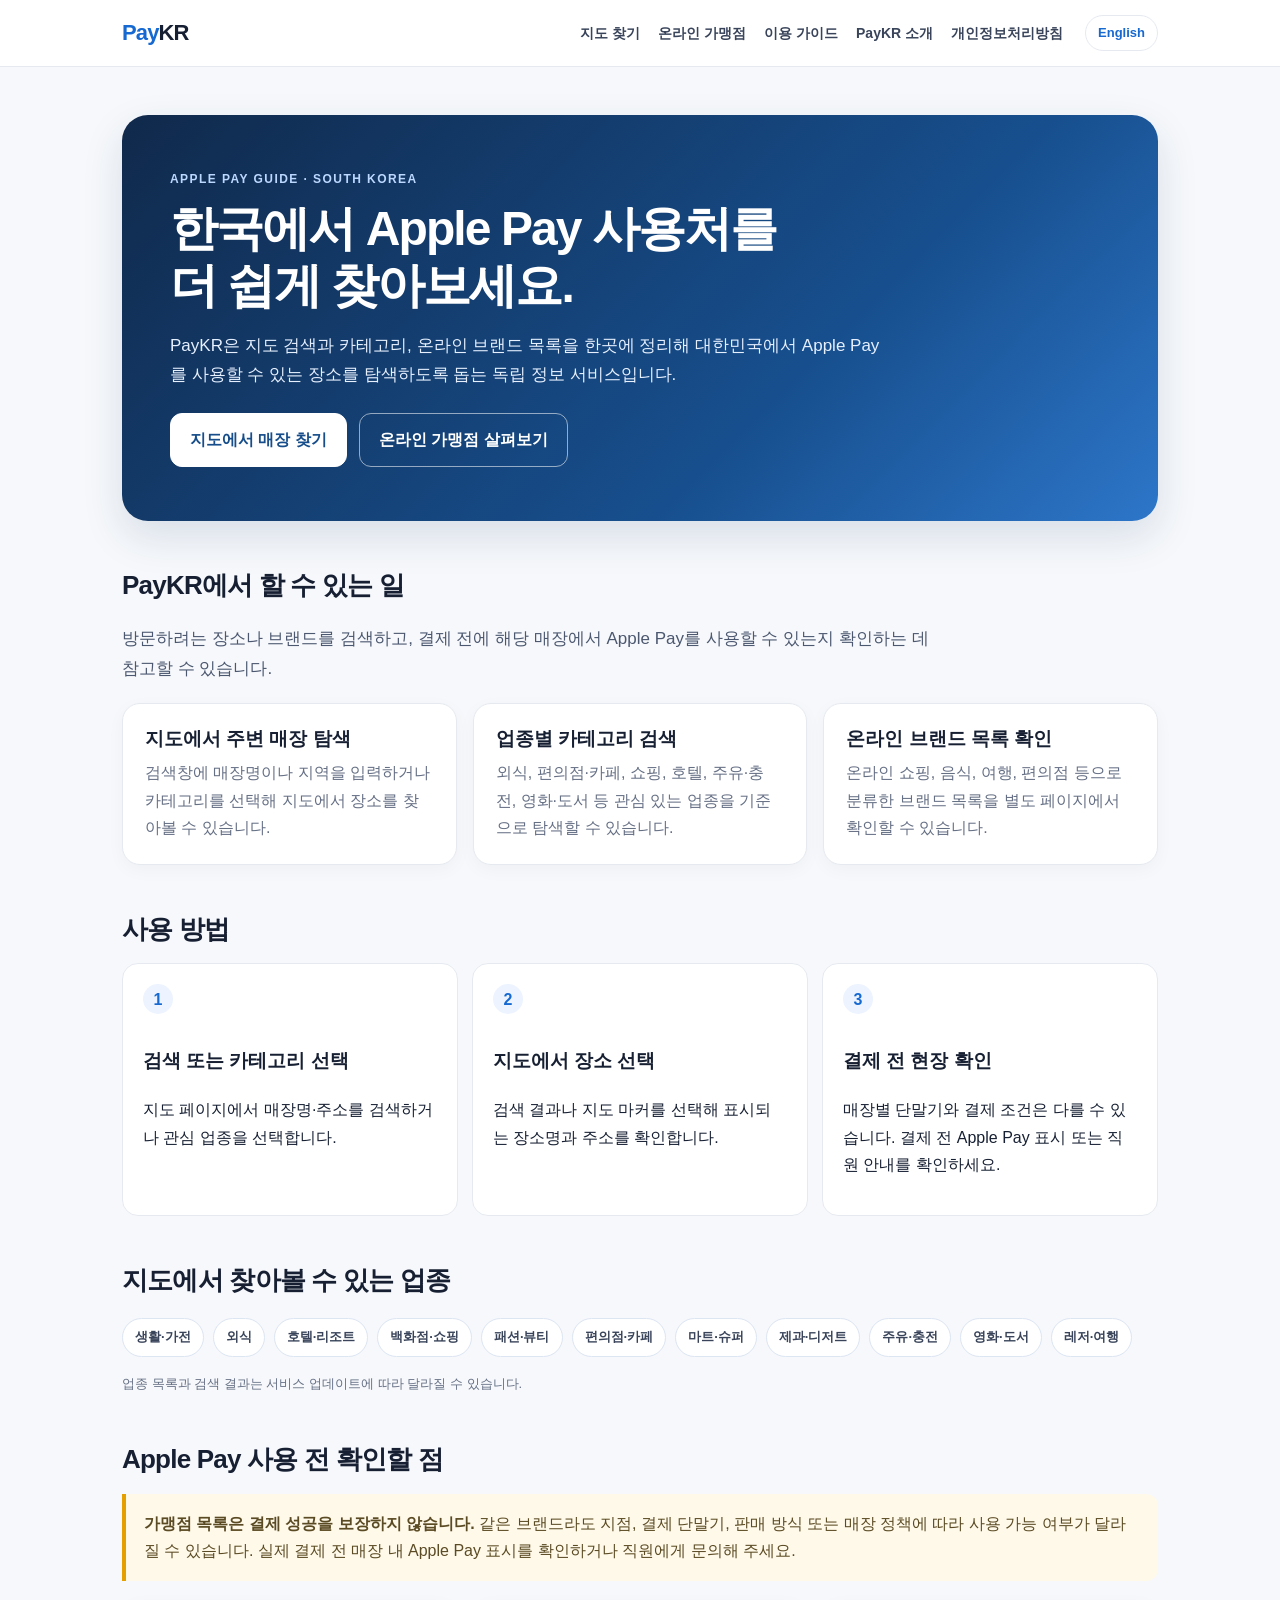
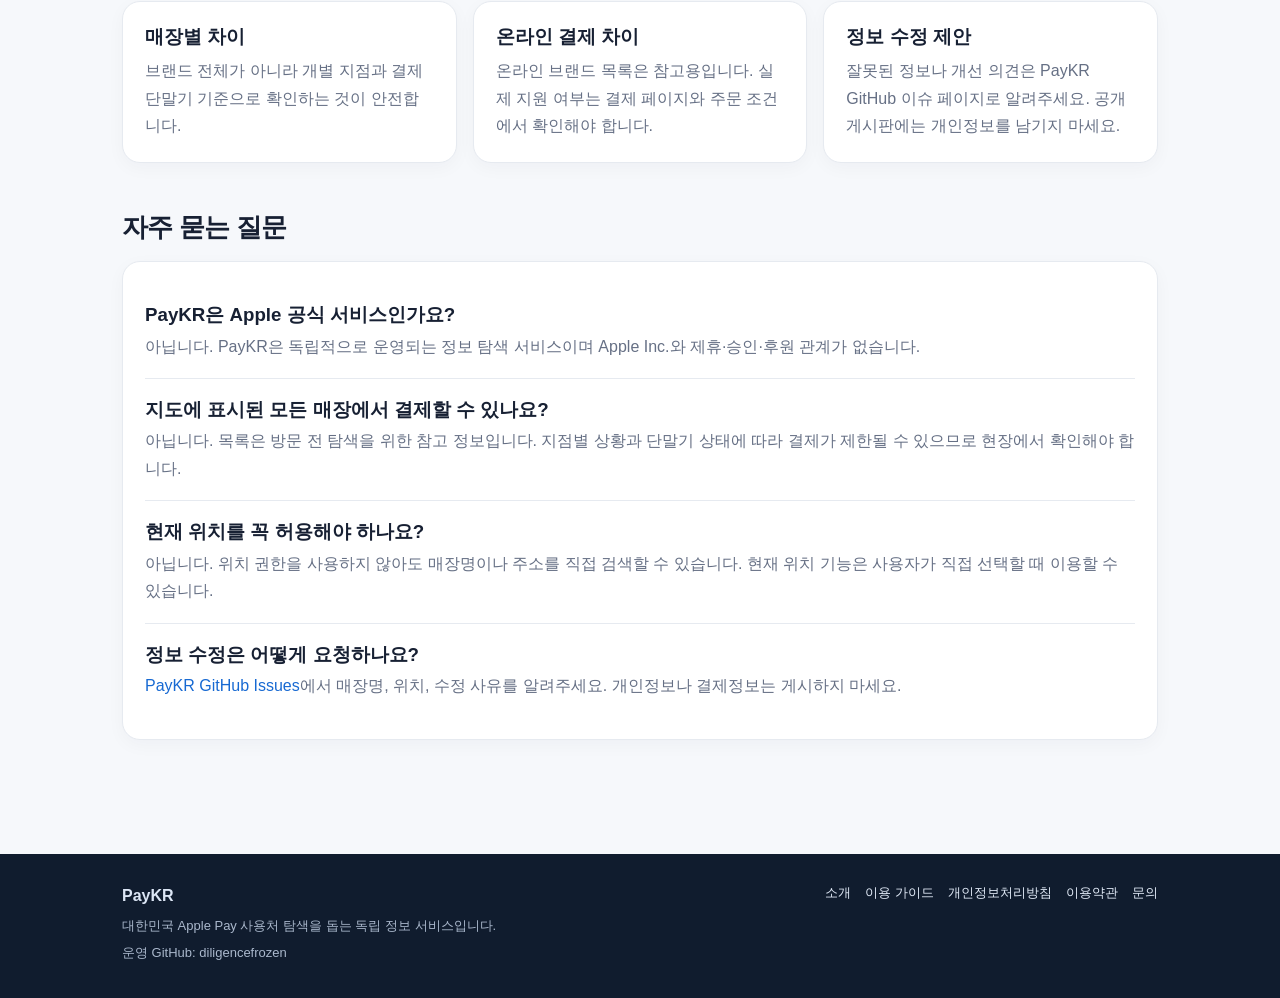
==== index.html @ 819c4767 "심사용" ====
<!doctype html>
<html lang="ko">
<head>
<meta charset="utf-8">
<meta name="viewport" content="width=device-width, initial-scale=1">
<meta name="description" content="PayKR은 대한민국에서 Apple Pay를 사용할 수 있는 매장과 온라인 서비스를 탐색하도록 돕는 독립 정보 서비스입니다. 지도와 카테고리, 온라인 브랜드 목록을 이용해 사용처를 찾아보세요.">
<meta name="author" content="diligencefrozen">
<meta name="robots" content="index,follow">
<title>PayKR | 대한민국 Apple Pay 사용처 찾기</title>
<link rel="canonical" href="https://diligencefrozen.github.io/">
<link rel="alternate" hreflang="ko" href="https://diligencefrozen.github.io/">
<link rel="alternate" hreflang="en" href="https://diligencefrozen.github.io/en/">
<link rel="alternate" hreflang="x-default" href="https://diligencefrozen.github.io/">
<link rel="stylesheet" href="/assets/style.css">
<script async src="https://pagead2.googlesyndication.com/pagead/js/adsbygoogle.js?client=ca-pub-3313505766731703"
     crossorigin="anonymous"></script>
</head><a class="skip" href="#main">본문으로 건너뛰기</a>
<header class="site-header"><nav class="nav" aria-label="주요 메뉴">
<a class="brand" href="/"><span>Pay</span>KR</a><div class="nav-links"><a href="/PayKR/">지도 찾기</a><a href="/PayKR/online.html">온라인 가맹점</a><a href="/guide.html">이용 가이드</a><a href="/about.html">PayKR 소개</a><a href="/privacy.html">개인정보처리방침</a></div><a class="lang" href="/en/" lang="en" hreflang="en">English</a>
</nav></header><main id="main">
<section class="hero">
<div class="eyebrow">APPLE PAY GUIDE · SOUTH KOREA</div>
<h1>한국에서 Apple Pay 사용처를<br>더 쉽게 찾아보세요.</h1>
<p>PayKR은 지도 검색과 카테고리, 온라인 브랜드 목록을 한곳에 정리해 대한민국에서 Apple Pay를 사용할 수 있는 장소를 탐색하도록 돕는 독립 정보 서비스입니다.</p>
<div class="actions"><a class="button primary" href="/PayKR/">지도에서 매장 찾기</a><a class="button ghost" href="/PayKR/online.html">온라인 가맹점 살펴보기</a></div>
</section>

<section class="section">
<h2>PayKR에서 할 수 있는 일</h2>
<p class="lead">방문하려는 장소나 브랜드를 검색하고, 결제 전에 해당 매장에서 Apple Pay를 사용할 수 있는지 확인하는 데 참고할 수 있습니다.</p>
<div class="grid">
<article class="card"><h3>지도에서 주변 매장 탐색</h3><p>검색창에 매장명이나 지역을 입력하거나 카테고리를 선택해 지도에서 장소를 찾아볼 수 있습니다.</p></article>
<article class="card"><h3>업종별 카테고리 검색</h3><p>외식, 편의점·카페, 쇼핑, 호텔, 주유·충전, 영화·도서 등 관심 있는 업종을 기준으로 탐색할 수 있습니다.</p></article>
<article class="card"><h3>온라인 브랜드 목록 확인</h3><p>온라인 쇼핑, 음식, 여행, 편의점 등으로 분류한 브랜드 목록을 별도 페이지에서 확인할 수 있습니다.</p></article>
</div>
</section>

<section class="section">
<h2>사용 방법</h2>
<div class="steps">
<div class="step"><h3>검색 또는 카테고리 선택</h3><p>지도 페이지에서 매장명·주소를 검색하거나 관심 업종을 선택합니다.</p></div>
<div class="step"><h3>지도에서 장소 선택</h3><p>검색 결과나 지도 마커를 선택해 표시되는 장소명과 주소를 확인합니다.</p></div>
<div class="step"><h3>결제 전 현장 확인</h3><p>매장별 단말기와 결제 조건은 다를 수 있습니다. 결제 전 Apple Pay 표시 또는 직원 안내를 확인하세요.</p></div>
</div>
</section>

<section class="section">
<h2>지도에서 찾아볼 수 있는 업종</h2>
<div class="pills"><span class="pill">생활·가전</span><span class="pill">외식</span><span class="pill">호텔·리조트</span><span class="pill">백화점·쇼핑</span><span class="pill">패션·뷰티</span><span class="pill">편의점·카페</span><span class="pill">마트·슈퍼</span><span class="pill">제과·디저트</span><span class="pill">주유·충전</span><span class="pill">영화·도서</span><span class="pill">레저·여행</span></div>
<p class="small">업종 목록과 검색 결과는 서비스 업데이트에 따라 달라질 수 있습니다.</p>
</section>

<section class="section">
<h2>Apple Pay 사용 전 확인할 점</h2>
<div class="note"><strong>가맹점 목록은 결제 성공을 보장하지 않습니다.</strong> 같은 브랜드라도 지점, 결제 단말기, 판매 방식 또는 매장 정책에 따라 사용 가능 여부가 달라질 수 있습니다. 실제 결제 전 매장 내 Apple Pay 표시를 확인하거나 직원에게 문의해 주세요.</div>
<div class="grid">
<article class="card"><h3>매장별 차이</h3><p>브랜드 전체가 아니라 개별 지점과 결제 단말기 기준으로 확인하는 것이 안전합니다.</p></article>
<article class="card"><h3>온라인 결제 차이</h3><p>온라인 브랜드 목록은 참고용입니다. 실제 지원 여부는 결제 페이지와 주문 조건에서 확인해야 합니다.</p></article>
<article class="card"><h3>정보 수정 제안</h3><p>잘못된 정보나 개선 의견은 PayKR GitHub 이슈 페이지로 알려주세요. 공개 게시판에는 개인정보를 남기지 마세요.</p></article>
</div>
</section>

<section class="section">
<h2>자주 묻는 질문</h2>
<div class="card">
<div class="faq"><h3>PayKR은 Apple 공식 서비스인가요?</h3><p>아닙니다. PayKR은 독립적으로 운영되는 정보 탐색 서비스이며 Apple Inc.와 제휴·승인·후원 관계가 없습니다.</p></div>
<div class="faq"><h3>지도에 표시된 모든 매장에서 결제할 수 있나요?</h3><p>아닙니다. 목록은 방문 전 탐색을 위한 참고 정보입니다. 지점별 상황과 단말기 상태에 따라 결제가 제한될 수 있으므로 현장에서 확인해야 합니다.</p></div>
<div class="faq"><h3>현재 위치를 꼭 허용해야 하나요?</h3><p>아닙니다. 위치 권한을 사용하지 않아도 매장명이나 주소를 직접 검색할 수 있습니다. 현재 위치 기능은 사용자가 직접 선택할 때 이용할 수 있습니다.</p></div>
<div class="faq"><h3>정보 수정은 어떻게 요청하나요?</h3><p><a href="https://github.com/diligencefrozen/PayKR/issues">PayKR GitHub Issues</a>에서 매장명, 위치, 수정 사유를 알려주세요. 개인정보나 결제정보는 게시하지 마세요.</p></div>
</div>
</section>
</main><footer class="site-footer"><div class="footer-inner">
<div><strong>PayKR</strong><p>대한민국 Apple Pay 사용처 탐색을 돕는 독립 정보 서비스입니다.</p><p>운영 GitHub: diligencefrozen</p></div>
<div class="footer-links"><a href="/about.html">소개</a><a href="/guide.html">이용 가이드</a><a href="/privacy.html">개인정보처리방침</a><a href="/terms.html">이용약관</a><a href="/contact.html">문의</a></div>
</div></footer>
</body>
</html>
---- assets/style.css ----
:root{--ink:#172033;--muted:#667085;--line:#e6eaf0;--blue:#1769d2;--blue-dark:#0e4f9f;--bg:#f6f8fb;--card:#fff;--soft:#edf4ff;--max:1080px}
*{box-sizing:border-box}
html{scroll-behavior:smooth}
body{margin:0;background:var(--bg);color:var(--ink);font-family:Inter,-apple-system,BlinkMacSystemFont,"Segoe UI",Roboto,"Noto Sans KR",Arial,sans-serif;line-height:1.72}
a{color:var(--blue);text-decoration:none}
a:hover{text-decoration:underline}
.skip{position:absolute;left:-9999px;top:8px;background:#fff;padding:10px;z-index:20}
.skip:focus{left:8px}
.site-header{background:#fff;border-bottom:1px solid var(--line);position:sticky;top:0;z-index:10}
.nav{max-width:var(--max);margin:auto;padding:14px 22px;display:flex;align-items:center;gap:22px;flex-wrap:wrap}
.brand{font-weight:800;font-size:22px;letter-spacing:-.04em;color:var(--ink);margin-right:auto}
.brand span{color:var(--blue)}
.nav-links{display:flex;align-items:center;gap:18px;flex-wrap:wrap;font-size:14px;font-weight:600}
.nav-links a{color:#39445a}
.lang{border:1px solid var(--line);border-radius:999px;padding:6px 12px;font-size:13px;font-weight:700;background:#fff}
main{max-width:var(--max);margin:0 auto;padding:34px 22px 72px}
.hero{background:linear-gradient(135deg,#10294b,#174f8e 65%,#2d76c9);color:white;border-radius:26px;padding:54px 48px;margin:14px 0 30px;box-shadow:0 16px 40px rgba(22,61,112,.13)}
.eyebrow{font-size:12px;font-weight:800;letter-spacing:.12em;text-transform:uppercase;color:#bcd8ff}
.hero h1{font-size:clamp(30px,5vw,48px);line-height:1.18;letter-spacing:-.04em;margin:12px 0 16px;max-width:760px}
.hero p{font-size:17px;color:#e6f0ff;max-width:720px;margin:0 0 24px}
.actions{display:flex;gap:12px;flex-wrap:wrap}
.button{display:inline-flex;align-items:center;justify-content:center;padding:12px 19px;border-radius:12px;font-weight:750;background:#fff;color:#164d8a;border:1px solid #fff}
.button.primary{background:#fff;color:#164d8a}
.button.ghost{background:transparent;color:#fff;border-color:rgba(255,255,255,.55)}
.button:hover{text-decoration:none;transform:translateY(-1px)}
.grid{display:grid;grid-template-columns:repeat(3,minmax(0,1fr));gap:16px;margin:20px 0 30px}
.card{background:var(--card);border:1px solid var(--line);border-radius:18px;padding:22px;box-shadow:0 5px 18px rgba(25,42,70,.035)}
.card h2,.card h3{margin:0 0 8px;line-height:1.35}
.card p{margin:0;color:var(--muted)}
.section{margin:42px 0}
.section h2{font-size:26px;letter-spacing:-.03em;margin:0 0 12px}
.lead{font-size:17px;color:#4c5870;max-width:820px}
.steps{counter-reset:step;display:grid;grid-template-columns:repeat(3,minmax(0,1fr));gap:14px}
.step{background:#fff;border:1px solid var(--line);border-radius:16px;padding:20px}
.step:before{counter-increment:step;content:counter(step);display:inline-grid;place-items:center;width:30px;height:30px;border-radius:50%;background:var(--soft);color:var(--blue);font-weight:800;margin-bottom:12px}
.pills{display:flex;gap:9px;flex-wrap:wrap;margin:16px 0}
.pill{border:1px solid #dce5f2;background:#fff;border-radius:999px;padding:7px 12px;font-size:13px;font-weight:650;color:#39445a}
.note{border-left:4px solid #e5a000;background:#fff9e9;padding:16px 18px;border-radius:0 12px 12px 0;color:#5b4b24}
.prose{background:#fff;border:1px solid var(--line);border-radius:18px;padding:30px;max-width:900px}
.prose h1{font-size:34px;line-height:1.25;margin:0 0 8px;letter-spacing:-.03em}
.prose h2{font-size:21px;margin:30px 0 8px}
.prose h3{font-size:17px;margin:22px 0 6px}
.prose p,.prose li{color:#465268}
.prose ul,.prose ol{padding-left:22px}
.meta{color:var(--muted);font-size:13px;margin-bottom:24px}
.faq{padding:18px 0;border-bottom:1px solid var(--line)}
.faq:last-child{border-bottom:0}
.faq h3{margin:0 0 5px}
.site-footer{background:#101c2e;color:#dce6f5}
.footer-inner{max-width:var(--max);margin:auto;padding:28px 22px;display:flex;justify-content:space-between;gap:24px;flex-wrap:wrap}
.footer-inner p{margin:5px 0;color:#aab8cc;font-size:13px}
.footer-links{display:flex;gap:14px;flex-wrap:wrap;font-size:13px}
.footer-links a{color:#e1eaf7}
.small{font-size:13px;color:var(--muted)}
@media(max-width:760px){.nav{gap:12px}.nav-links{order:3;width:100%;gap:13px}.hero{padding:34px 24px;border-radius:20px}.grid,.steps{grid-template-columns:1fr}main{padding:22px 15px 54px}.prose{padding:22px 18px}.prose h1{font-size:29px}}
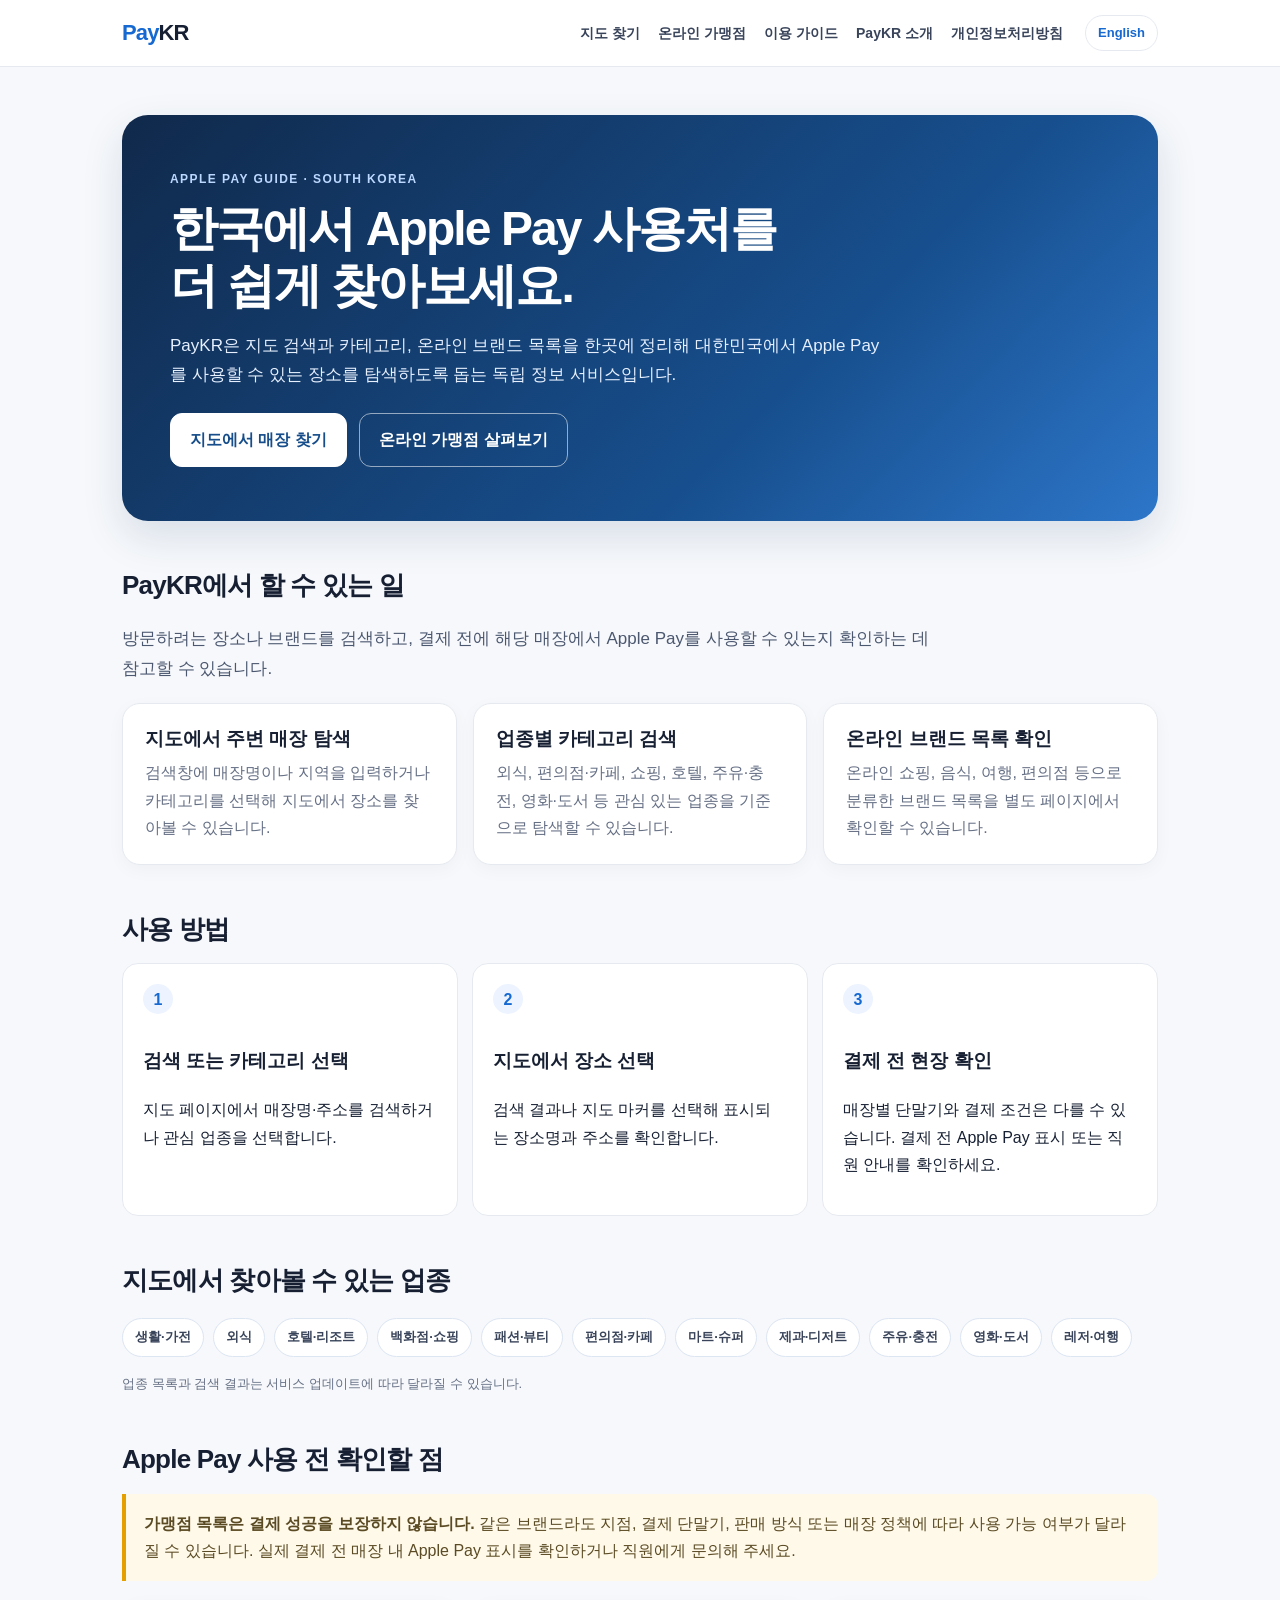
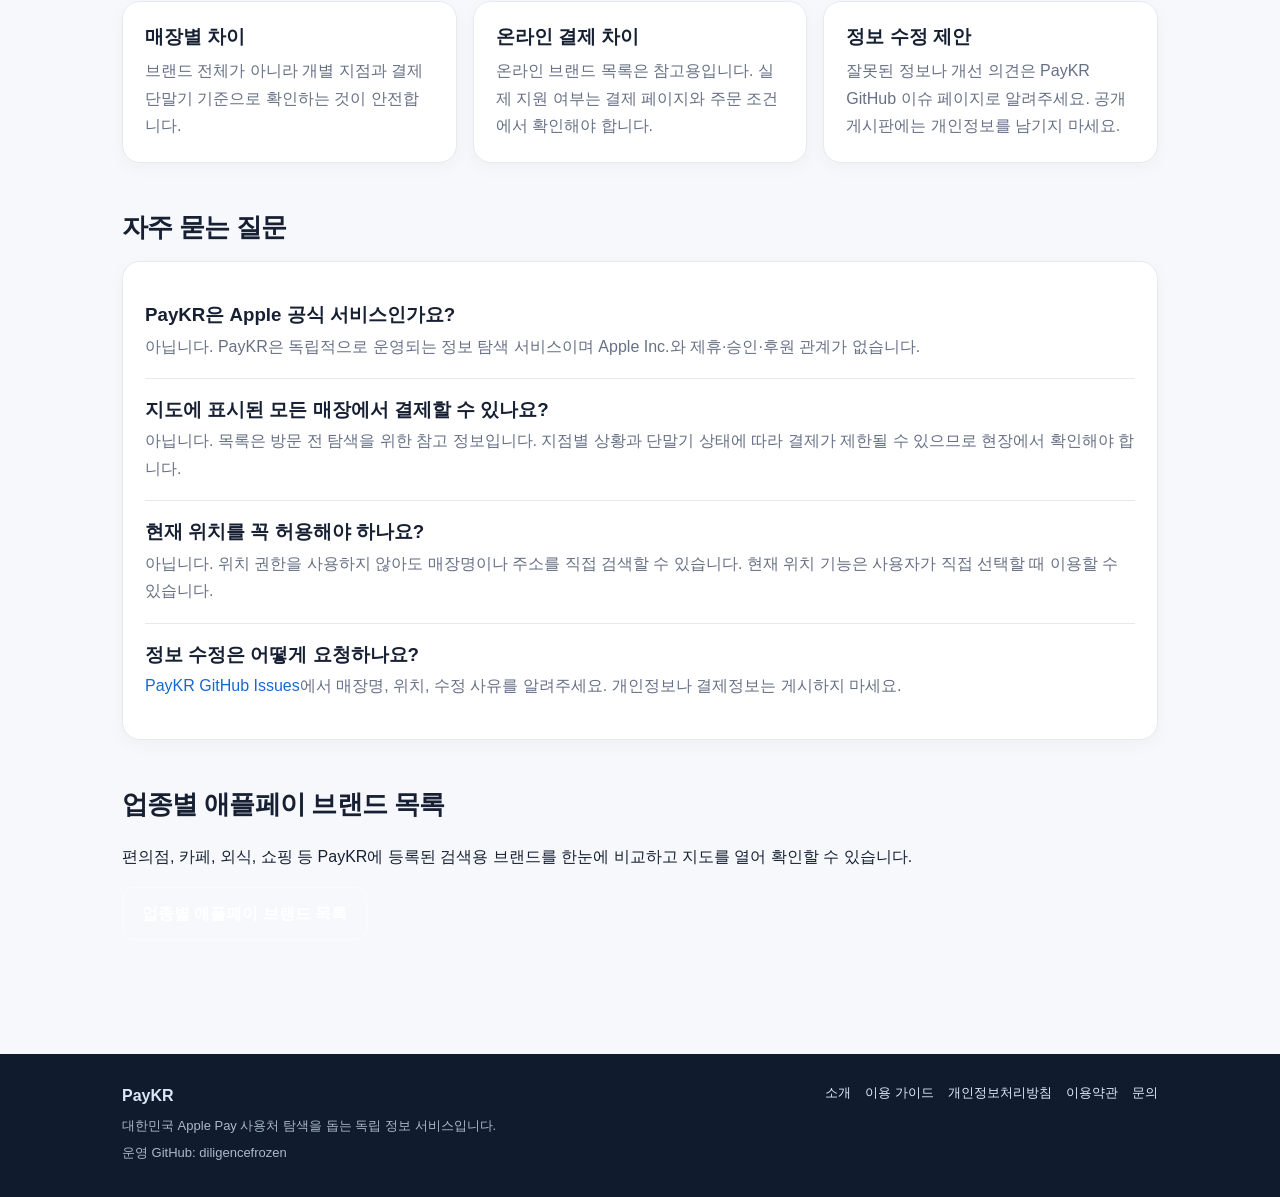
==== commit b1999b8e: "feat: Improve root site SEO and PayKR integration - Optimize Korean and English homepage SEO metadat" ====
--- a/index.html
+++ b/index.html
@@ -3,10 +3,10 @@
 <head>
 <meta charset="utf-8">
 <meta name="viewport" content="width=device-width, initial-scale=1">
-<meta name="description" content="PayKR은 대한민국에서 Apple Pay를 사용할 수 있는 매장과 온라인 서비스를 탐색하도록 돕는 독립 정보 서비스입니다. 지도와 카테고리, 온라인 브랜드 목록을 이용해 사용처를 찾아보세요.">
+<meta name="description" content="한국 애플페이(Apple Pay) 사용처를 찾아보세요. PayKR 지도, 업종별 브랜드 목록, 온라인 사용처 및 이용 가이드로 결제 전 정보를 확인할 수 있습니다.">
 <meta name="author" content="diligencefrozen">
 <meta name="robots" content="index,follow">
-<title>PayKR | 대한민국 Apple Pay 사용처 찾기</title>
+<title>PayKR | 한국 애플페이 사용처·가맹점 찾기</title>
 <link rel="canonical" href="https://diligencefrozen.github.io/">
 <link rel="alternate" hreflang="ko" href="https://diligencefrozen.github.io/">
 <link rel="alternate" hreflang="en" href="https://diligencefrozen.github.io/en/">
@@ -14,17 +14,18 @@
 <link rel="stylesheet" href="/assets/style.css">
 <script async src="https://pagead2.googlesyndication.com/pagead/js/adsbygoogle.js?client=ca-pub-3313505766731703"
      crossorigin="anonymous"></script>
-</head><a class="skip" href="#main">본문으로 건너뛰기</a>
+<meta name="google-adsense-account" content="ca-pub-3313505766731703">
+</head>
+<body><a class="skip" href="#main">본문으로 건너뛰기</a>
 <header class="site-header"><nav class="nav" aria-label="주요 메뉴">
-<a class="brand" href="/"><span>Pay</span>KR</a><div class="nav-links"><a href="/PayKR/">지도 찾기</a><a href="/PayKR/online.html">온라인 가맹점</a><a href="/guide.html">이용 가이드</a><a href="/about.html">PayKR 소개</a><a href="/privacy.html">개인정보처리방침</a></div><a class="lang" href="/en/" lang="en" hreflang="en">English</a>
+<a class="brand" href="/"><span>Pay</span>KR</a><div class="nav-links"><a href="/PayKR/index.ko.html">지도 찾기</a><a href="/PayKR/online.ko.html">온라인 가맹점</a><a href="/guide.html">이용 가이드</a><a href="/about.html">PayKR 소개</a><a href="/privacy.html">개인정보처리방침</a></div><a class="lang" href="/en/" lang="en" hreflang="en">English</a>
 </nav></header><main id="main">
 <section class="hero">
 <div class="eyebrow">APPLE PAY GUIDE · SOUTH KOREA</div>
 <h1>한국에서 Apple Pay 사용처를<br>더 쉽게 찾아보세요.</h1>
 <p>PayKR은 지도 검색과 카테고리, 온라인 브랜드 목록을 한곳에 정리해 대한민국에서 Apple Pay를 사용할 수 있는 장소를 탐색하도록 돕는 독립 정보 서비스입니다.</p>
-<div class="actions"><a class="button primary" href="/PayKR/">지도에서 매장 찾기</a><a class="button ghost" href="/PayKR/online.html">온라인 가맹점 살펴보기</a></div>
+<div class="actions"><a class="button primary" href="/PayKR/index.ko.html">지도에서 매장 찾기</a><a class="button ghost" href="/PayKR/online.ko.html">온라인 가맹점 살펴보기</a></div>
 </section>
-
 <section class="section">
 <h2>PayKR에서 할 수 있는 일</h2>
 <p class="lead">방문하려는 장소나 브랜드를 검색하고, 결제 전에 해당 매장에서 Apple Pay를 사용할 수 있는지 확인하는 데 참고할 수 있습니다.</p>
@@ -34,7 +35,6 @@
 <article class="card"><h3>온라인 브랜드 목록 확인</h3><p>온라인 쇼핑, 음식, 여행, 편의점 등으로 분류한 브랜드 목록을 별도 페이지에서 확인할 수 있습니다.</p></article>
 </div>
 </section>
-
 <section class="section">
 <h2>사용 방법</h2>
 <div class="steps">
@@ -43,13 +43,11 @@
 <div class="step"><h3>결제 전 현장 확인</h3><p>매장별 단말기와 결제 조건은 다를 수 있습니다. 결제 전 Apple Pay 표시 또는 직원 안내를 확인하세요.</p></div>
 </div>
 </section>
-
 <section class="section">
 <h2>지도에서 찾아볼 수 있는 업종</h2>
 <div class="pills"><span class="pill">생활·가전</span><span class="pill">외식</span><span class="pill">호텔·리조트</span><span class="pill">백화점·쇼핑</span><span class="pill">패션·뷰티</span><span class="pill">편의점·카페</span><span class="pill">마트·슈퍼</span><span class="pill">제과·디저트</span><span class="pill">주유·충전</span><span class="pill">영화·도서</span><span class="pill">레저·여행</span></div>
 <p class="small">업종 목록과 검색 결과는 서비스 업데이트에 따라 달라질 수 있습니다.</p>
 </section>
-
 <section class="section">
 <h2>Apple Pay 사용 전 확인할 점</h2>
 <div class="note"><strong>가맹점 목록은 결제 성공을 보장하지 않습니다.</strong> 같은 브랜드라도 지점, 결제 단말기, 판매 방식 또는 매장 정책에 따라 사용 가능 여부가 달라질 수 있습니다. 실제 결제 전 매장 내 Apple Pay 표시를 확인하거나 직원에게 문의해 주세요.</div>
@@ -59,7 +57,6 @@
 <article class="card"><h3>정보 수정 제안</h3><p>잘못된 정보나 개선 의견은 PayKR GitHub 이슈 페이지로 알려주세요. 공개 게시판에는 개인정보를 남기지 마세요.</p></article>
 </div>
 </section>
-
 <section class="section">
 <h2>자주 묻는 질문</h2>
 <div class="card">
@@ -69,6 +66,7 @@
 <div class="faq"><h3>정보 수정은 어떻게 요청하나요?</h3><p><a href="https://github.com/diligencefrozen/PayKR/issues">PayKR GitHub Issues</a>에서 매장명, 위치, 수정 사유를 알려주세요. 개인정보나 결제정보는 게시하지 마세요.</p></div>
 </div>
 </section>
+<section class="section"><h2>업종별 애플페이 브랜드 목록</h2><p>편의점, 카페, 외식, 쇼핑 등 PayKR에 등록된 검색용 브랜드를 한눈에 비교하고 지도를 열어 확인할 수 있습니다.</p><a class="button ghost" href="/PayKR/brands.ko.html">업종별 애플페이 브랜드 목록</a></section>
 </main><footer class="site-footer"><div class="footer-inner">
 <div><strong>PayKR</strong><p>대한민국 Apple Pay 사용처 탐색을 돕는 독립 정보 서비스입니다.</p><p>운영 GitHub: diligencefrozen</p></div>
 <div class="footer-links"><a href="/about.html">소개</a><a href="/guide.html">이용 가이드</a><a href="/privacy.html">개인정보처리방침</a><a href="/terms.html">이용약관</a><a href="/contact.html">문의</a></div>
